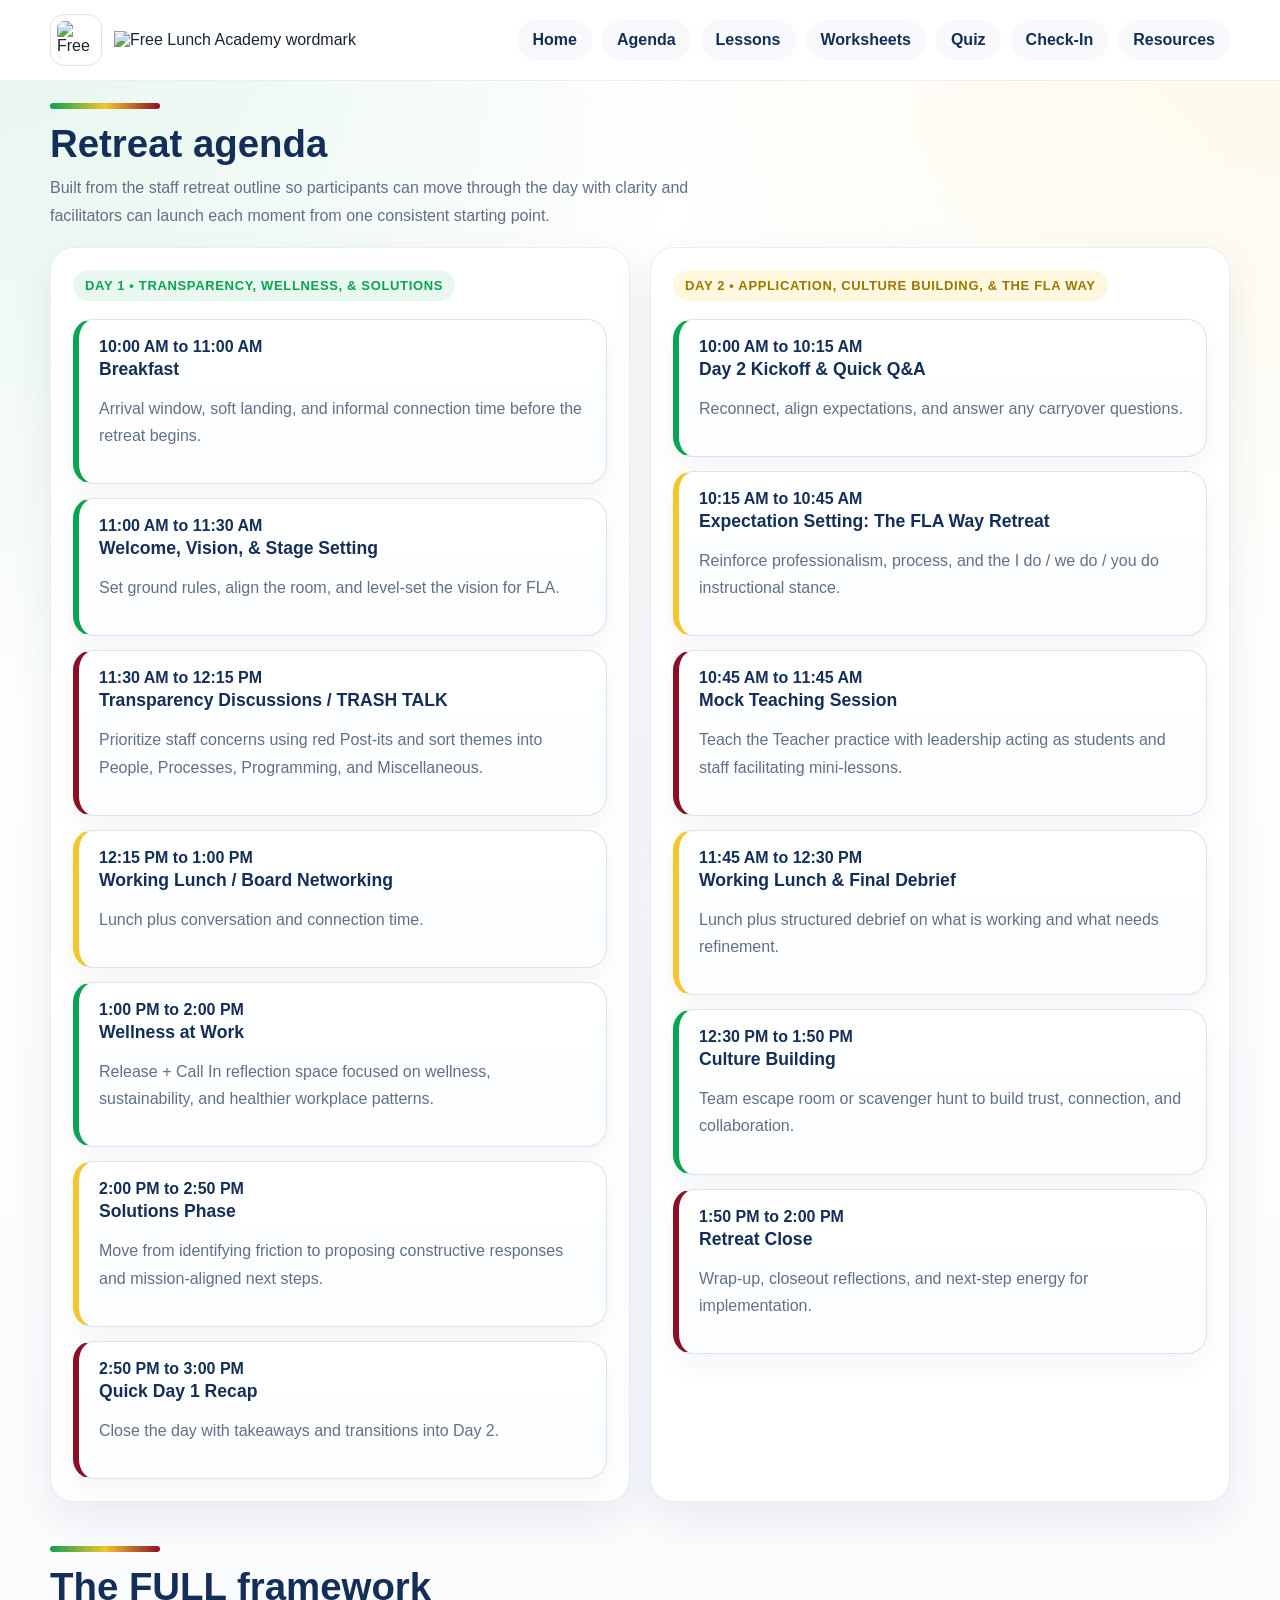
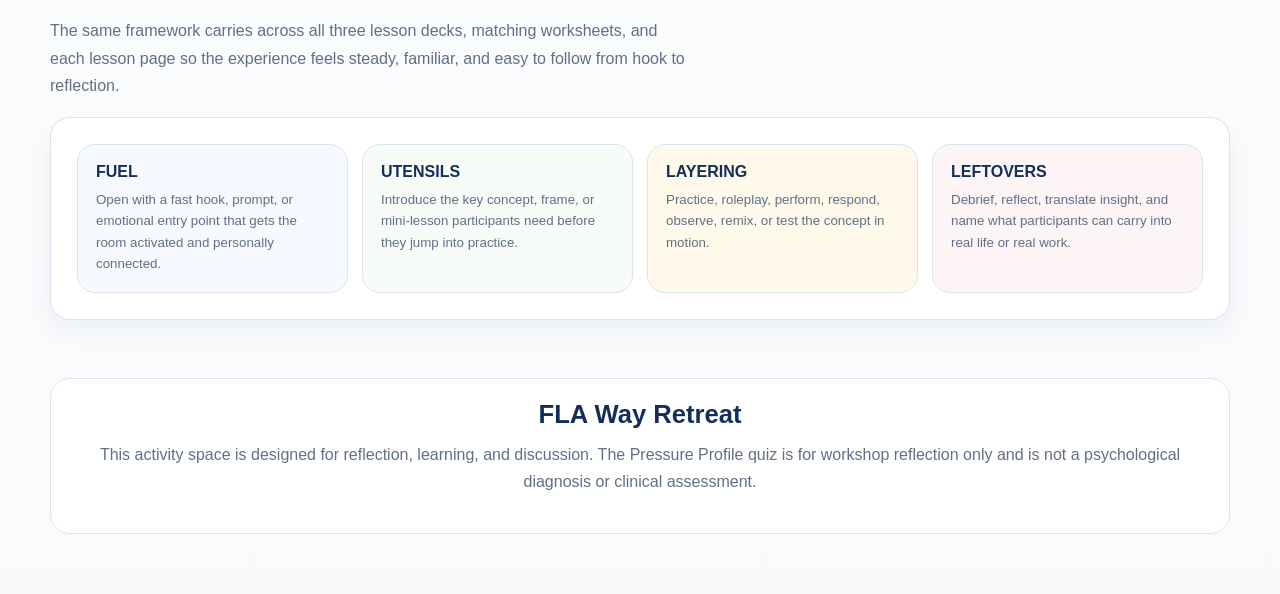
==== agenda.html @ fbad1cad "Add files via upload" ====
<!DOCTYPE html>
<html lang="en">
<head>
  <meta charset="UTF-8" />
  <meta name="viewport" content="width=device-width, initial-scale=1.0" />
  <title>FLA Way Retreat</title>
  <link rel="stylesheet" href="style.css" />
</head>
<body>
  <header class="topbar">
    <div class="container nav">
      <div class="brand">
        <img class="brand-mark" src="https://www.genspark.ai/api/files/s/tGyOazLR" alt="Free Lunch Academy book mark logo" />
        <img class="brand-wordmark" src="https://www.genspark.ai/api/files/s/HBRcB0sq" alt="Free Lunch Academy wordmark" />
      </div>
      <nav class="nav-links">
        <a href="index.html">Home</a>
        <a href="agenda.html">Agenda</a>
        <a href="lessons.html">Lessons</a>
        <a href="forms.html">Worksheets</a>
        <a href="quiz.html">Quiz</a>
        <a href="forms.html#checkin">Check-In</a>
        <a href="resources.html">Resources</a>
      </nav>
    </div>
  </header>

  <main class="container">
    <section class="section" id="agenda">
      <div class="section-head">
        <div>
          <div class="accent-line"></div>
          <h2>Retreat agenda</h2>
          <p>Built from the staff retreat outline so participants can move through the day with clarity and facilitators can launch each moment from one consistent starting point.</p>
        </div>
      </div>
      <div class="agenda-wrap">
        <div class="panel day-panel">
          <span class="day-tag green">Day 1 • Transparency, Wellness, & Solutions</span>
          <div class="timeline">
            <article class="timeline-card green">
              <div class="time">10:00 AM to 11:00 AM</div>
              <h4>Breakfast</h4>
              <p>Arrival window, soft landing, and informal connection time before the retreat begins.</p>
            </article>
            <article class="timeline-card green">
              <div class="time">11:00 AM to 11:30 AM</div>
              <h4>Welcome, Vision, & Stage Setting</h4>
              <p>Set ground rules, align the room, and level-set the vision for FLA.</p>
            </article>
            <article class="timeline-card burgundy">
              <div class="time">11:30 AM to 12:15 PM</div>
              <h4>Transparency Discussions / TRASH TALK</h4>
              <p>Prioritize staff concerns using red Post-its and sort themes into People, Processes, Programming, and Miscellaneous.</p>
            </article>
            <article class="timeline-card gold">
              <div class="time">12:15 PM to 1:00 PM</div>
              <h4>Working Lunch / Board Networking</h4>
              <p>Lunch plus conversation and connection time.</p>
            </article>
            <article class="timeline-card green">
              <div class="time">1:00 PM to 2:00 PM</div>
              <h4>Wellness at Work</h4>
              <p>Release + Call In reflection space focused on wellness, sustainability, and healthier workplace patterns.</p>
            </article>
            <article class="timeline-card gold">
              <div class="time">2:00 PM to 2:50 PM</div>
              <h4>Solutions Phase</h4>
              <p>Move from identifying friction to proposing constructive responses and mission-aligned next steps.</p>
            </article>
            <article class="timeline-card burgundy">
              <div class="time">2:50 PM to 3:00 PM</div>
              <h4>Quick Day 1 Recap</h4>
              <p>Close the day with takeaways and transitions into Day 2.</p>
            </article>
          </div>
        </div>
        <div class="panel day-panel">
          <span class="day-tag gold">Day 2 • Application, Culture Building, & The FLA Way</span>
          <div class="timeline">
            <article class="timeline-card green">
              <div class="time">10:00 AM to 10:15 AM</div>
              <h4>Day 2 Kickoff & Quick Q&A</h4>
              <p>Reconnect, align expectations, and answer any carryover questions.</p>
            </article>
            <article class="timeline-card gold">
              <div class="time">10:15 AM to 10:45 AM</div>
              <h4>Expectation Setting: The FLA Way Retreat</h4>
              <p>Reinforce professionalism, process, and the I do / we do / you do instructional stance.</p>
            </article>
            <article class="timeline-card burgundy">
              <div class="time">10:45 AM to 11:45 AM</div>
              <h4>Mock Teaching Session</h4>
              <p>Teach the Teacher practice with leadership acting as students and staff facilitating mini-lessons.</p>
            </article>
            <article class="timeline-card gold">
              <div class="time">11:45 AM to 12:30 PM</div>
              <h4>Working Lunch & Final Debrief</h4>
              <p>Lunch plus structured debrief on what is working and what needs refinement.</p>
            </article>
            <article class="timeline-card green">
              <div class="time">12:30 PM to 1:50 PM</div>
              <h4>Culture Building</h4>
              <p>Team escape room or scavenger hunt to build trust, connection, and collaboration.</p>
            </article>
            <article class="timeline-card burgundy">
              <div class="time">1:50 PM to 2:00 PM</div>
              <h4>Retreat Close</h4>
              <p>Wrap-up, closeout reflections, and next-step energy for implementation.</p>
            </article>
          </div>
        </div>
      </div>
    </section>

    <section class="section" id="framework">
      <div class="section-head">
        <div>
          <div class="accent-line"></div>
          <h2>The FULL framework</h2>
          <p>The same framework carries across all three lesson decks, matching worksheets, and each lesson page so the experience feels steady, familiar, and easy to follow from hook to reflection.</p>
        </div>
      </div>
      <div class="framework-card">
        <div class="phase fuel"><strong>FUEL</strong><small>Open with a fast hook, prompt, or emotional entry point that gets the room activated and personally connected.</small></div>
        <div class="phase utensils"><strong>UTENSILS</strong><small>Introduce the key concept, frame, or mini-lesson participants need before they jump into practice.</small></div>
        <div class="phase layering"><strong>LAYERING</strong><small>Practice, roleplay, perform, respond, observe, remix, or test the concept in motion.</small></div>
        <div class="phase leftovers"><strong>LEFTOVERS</strong><small>Debrief, reflect, translate insight, and name what participants can carry into real life or real work.</small></div>
      </div>
    </section>
</main>

  <footer class="footer container">
    <div class="footer-box">
      <h3>FLA Way Retreat</h3>
      <p class="disclaimer">This activity space is designed for reflection, learning, and discussion. The Pressure Profile quiz is for workshop reflection only and is not a psychological diagnosis or clinical assessment.</p>
    </div>
  </footer>

  <script src="app.js"></script>
</body>
</html>
---- style.css ----
:root {
  --navy: #142f57;
  --navy-2: #213b66;
  --green: #09a351;
  --green-soft: #e8f7ef;
  --burgundy: #8b1026;
  --burgundy-soft: #f9ecf0;
  --gold: #f4c62d;
  --gold-soft: #fff8de;
  --ink: #1b2432;
  --muted: #617086;
  --line: #dbe3ee;
  --bg: #ffffff;
  --bg-soft: #f7f9fc;
  --card: #ffffff;
  --radius: 24px;
  --radius-sm: 16px;
  --shadow: 0 16px 40px rgba(20, 47, 87, 0.08);
  --font: Aptos, "Avenir Next", "Segoe UI", Arial, sans-serif;
}

* { box-sizing: border-box; }
html { scroll-behavior: smooth; }
body {
  margin: 0;
  font-family: var(--font);
  color: var(--ink);
  background:
    radial-gradient(circle at top left, rgba(9,163,81,0.10), transparent 28%),
    radial-gradient(circle at top right, rgba(244,198,45,0.10), transparent 26%),
    linear-gradient(180deg, #fff 0%, #f8fafc 100%);
}
img { max-width: 100%; display: block; }
a { color: inherit; text-decoration: none; }
button, input, textarea, select { font: inherit; }

.container {
  width: min(1180px, calc(100% - 32px));
  margin: 0 auto;
}

.topbar {
  position: sticky;
  top: 0;
  z-index: 50;
  background: rgba(255,255,255,0.94);
  backdrop-filter: blur(12px);
  border-bottom: 1px solid rgba(20,47,87,0.08);
}
.nav {
  display: flex;
  align-items: center;
  justify-content: space-between;
  gap: 20px;
  padding: 14px 0;
}
.brand {
  display: flex;
  align-items: center;
  gap: 12px;
  min-width: 0;
}
.brand-mark {
  width: 52px;
  height: 52px;
  padding: 6px;
  border-radius: 14px;
  border: 1px solid var(--line);
  background: #fff;
}
.brand-wordmark {
  width: min(300px, 40vw);
  min-width: 180px;
}
.nav-links {
  display: flex;
  gap: 10px;
  flex-wrap: wrap;
  justify-content: flex-end;
}
.nav-links a {
  padding: 10px 14px;
  border-radius: 999px;
  background: var(--bg-soft);
  font-weight: 800;
  color: var(--navy);
  border: 1px solid transparent;
}
.nav-links a:hover,
.nav-links a.active {
  border-color: rgba(20,47,87,0.12);
  background: linear-gradient(180deg, #ffffff 0%, #eef5ff 100%);
}

.hero {
  padding: 42px 0 22px;
  display: grid;
  grid-template-columns: 1.15fr .85fr;
  gap: 24px;
  align-items: stretch;
}
.panel {
  background: var(--card);
  border: 1px solid rgba(20,47,87,0.08);
  border-radius: var(--radius);
  box-shadow: var(--shadow);
}
.hero-copy {
  padding: 34px;
  position: relative;
  overflow: hidden;
}
.hero-copy::before {
  content: "";
  position: absolute;
  right: -30px;
  top: -20px;
  width: 180px;
  height: 180px;
  border-radius: 32px;
  transform: rotate(16deg);
  background: linear-gradient(180deg, rgba(244,198,45,0.18), rgba(255,255,255,0));
}
.hero-copy::after {
  content: "";
  position: absolute;
  left: 28px;
  bottom: 24px;
  width: 120px;
  height: 8px;
  border-radius: 999px;
  background: linear-gradient(90deg, var(--green), var(--gold));
}
.eyebrow {
  display: inline-flex;
  align-items: center;
  gap: 8px;
  font-size: 13px;
  letter-spacing: .08em;
  text-transform: uppercase;
  color: var(--navy);
  background: var(--bg-soft);
  border-radius: 999px;
  padding: 8px 14px;
  font-weight: 800;
}
h1, h2, h3, h4 {
  margin: 0;
  color: var(--navy);
  line-height: 1.08;
}
h1 {
  font-size: clamp(3rem, 5vw, 5.4rem);
  margin-top: 18px;
  letter-spacing: -.03em;
  position: relative;
  z-index: 2;
}
h2 {
  font-size: clamp(2rem, 3vw, 3rem);
}
h3 {
  font-size: clamp(1.35rem, 2vw, 1.8rem);
}
.lead {
  font-size: clamp(1.08rem, 1.4vw, 1.22rem);
  line-height: 1.7;
  margin: 18px 0 0;
  max-width: 64ch;
  position: relative;
  z-index: 2;
}
.rhythm-row {
  display: grid;
  grid-template-columns: repeat(4, minmax(0,1fr));
  gap: 12px;
  margin-top: 22px;
  position: relative;
  z-index: 2;
}
.rhythm-pill {
  border: 1px solid var(--line);
  border-radius: 18px;
  padding: 14px;
  background: #fff;
  box-shadow: 0 8px 22px rgba(20,47,87,0.05);
}
.rhythm-pill strong {
  display: block;
  font-size: 1.02rem;
  color: var(--navy);
}
.rhythm-pill small {
  display: block;
  margin-top: 5px;
  color: var(--muted);
  line-height: 1.5;
}
.rhythm-dot {
  width: 14px;
  height: 14px;
  border-radius: 999px;
  display: inline-block;
  margin-bottom: 10px;
}
.rhythm-pill.green .rhythm-dot { background: var(--green); }
.rhythm-pill.burgundy .rhythm-dot { background: var(--burgundy); }
.rhythm-pill.gold .rhythm-dot { background: var(--gold); }
.rhythm-pill.navy .rhythm-dot { background: var(--navy); }
.hero-actions,
.actions {
  display: flex;
  flex-wrap: wrap;
  gap: 12px;
  margin-top: 24px;
}
.button,
button {
  border: none;
  border-radius: 16px;
  padding: 14px 18px;
  font-weight: 800;
  cursor: pointer;
  transition: .18s ease;
}
.button:hover,
button:hover { transform: translateY(-1px); }
.button.primary,
button.primary {
  background: linear-gradient(135deg, var(--navy), var(--navy-2));
  color: #fff;
  box-shadow: 0 12px 26px rgba(20,47,87,0.16);
}
.button.secondary,
button.secondary {
  background: #fff;
  color: var(--navy);
  border: 1px solid var(--line);
}
.hero-side {
  padding: 28px;
  display: flex;
  flex-direction: column;
  gap: 18px;
  justify-content: center;
}
.crest-box {
  display: grid;
  place-items: center;
  min-height: 220px;
  border: 1px solid var(--line);
  border-radius: 22px;
  padding: 18px;
  background: linear-gradient(180deg, #fff 0%, #f8fafc 100%);
}
.crest-box img { width: min(280px, 78%); }
.meta-grid {
  display: grid;
  grid-template-columns: repeat(3, 1fr);
  gap: 14px;
  margin-top: 24px;
}
.meta-card,
.card,
.timeline-card,
.lesson-card,
.resource-card,
.form-card,
.note-card,
.slide-card,
.framework-card {
  background: #fff;
  border: 1px solid var(--line);
  border-radius: 20px;
  box-shadow: 0 10px 26px rgba(20,47,87,0.05);
}
.meta-card {
  padding: 18px;
  position: relative;
  overflow: hidden;
}
.meta-card::before {
  content: "";
  position: absolute;
  inset: 0 0 auto 0;
  height: 7px;
  background: linear-gradient(90deg, var(--navy), var(--gold));
}
.meta-card strong {
  display: block;
  color: var(--navy);
  margin-bottom: 6px;
  font-size: 1.03rem;
}
.meta-card span,
.copy,
.card p,
.timeline-card p,
.lesson-card p,
.resource-card p,
.form-card p,
.note-card p,
.slide-body,
li,
.small {
  color: var(--muted);
  line-height: 1.7;
}
.section {
  padding: 22px 0;
}
.section-head {
  display: flex;
  justify-content: space-between;
  align-items: end;
  gap: 16px;
  margin-bottom: 18px;
}
.section-head p { margin: 10px 0 0; max-width: 72ch; color: var(--muted); line-height: 1.7; }
.accent-line {
  width: 110px;
  height: 6px;
  border-radius: 999px;
  background: linear-gradient(90deg, var(--green), var(--gold), var(--burgundy));
  margin-bottom: 14px;
}
.card,
.form-card,
.framework-card,
.resource-card,
.note-card { padding: 26px; }

.agenda-wrap {
  display: grid;
  grid-template-columns: 1fr 1fr;
  gap: 20px;
}
.day-panel { padding: 22px; }
.day-tag {
  display: inline-flex;
  padding: 8px 12px;
  border-radius: 999px;
  font-weight: 800;
  font-size: 13px;
  letter-spacing: .05em;
  text-transform: uppercase;
}
.day-tag.green { background: var(--green-soft); color: var(--green); }
.day-tag.gold { background: var(--gold-soft); color: #9a7700; }
.timeline {
  margin-top: 18px;
  display: grid;
  gap: 14px;
}
.timeline-card {
  padding: 18px 18px 18px 20px;
  border-left: 6px solid var(--navy);
  background: linear-gradient(180deg, #fff 0%, #fbfdff 100%);
}
.timeline-card.green { border-left-color: var(--green); }
.timeline-card.burgundy { border-left-color: var(--burgundy); }
.timeline-card.gold { border-left-color: var(--gold); }
.time {
  color: var(--navy);
  font-weight: 800;
  font-size: 1rem;
}
.timeline-card h4 { margin-top: 4px; font-size: 1.1rem; }

.framework-card {
  display: grid;
  grid-template-columns: repeat(4, 1fr);
  gap: 14px;
}
.phase {
  padding: 18px;
  border-radius: 18px;
  border: 1px solid var(--line);
}
.phase strong { display: block; font-size: 1rem; color: var(--navy); margin-bottom: 8px; }
.phase small { color: var(--muted); line-height: 1.6; display: block; }
.phase.fuel { background: #f6f9ff; }
.phase.utensils { background: #f7fcf9; }
.phase.layering { background: #fff9eb; }
.phase.leftovers { background: #fdf4f6; }

.lessons-grid,
.resources-grid,
.forms-grid {
  display: grid;
  grid-template-columns: repeat(3, 1fr);
  gap: 18px;
}
.lesson-card {
  position: relative;
  overflow: hidden;
  padding: 24px 24px 22px;
}
.lesson-card::after {
  content: "";
  position: absolute;
  right: -12px;
  top: -12px;
  width: 90px;
  height: 90px;
  border-radius: 24px;
  transform: rotate(20deg);
  background: linear-gradient(180deg, rgba(20,47,87,0.08), rgba(255,255,255,0));
}
.lesson-card::before,
.lesson-shell::before,
.worksheet-shell::before,
.slide-shell::before {
  content: "";
  position: absolute;
  inset: 0 auto 0 0;
  width: 10px;
}
.lesson-card.green::before,
.lesson-shell.green::before,
.worksheet-shell.green::before,
.slide-shell.green::before { background: var(--green); }
.lesson-card.burgundy::before,
.lesson-shell.burgundy::before,
.worksheet-shell.burgundy::before,
.slide-shell.burgundy::before { background: var(--burgundy); }
.lesson-card.gold::before,
.lesson-shell.gold::before,
.worksheet-shell.gold::before,
.slide-shell.gold::before { background: var(--gold); }
.lesson-top {
  display: flex;
  justify-content: space-between;
  gap: 12px;
  align-items: flex-start;
}
.badge {
  display: inline-flex;
  align-items: center;
  padding: 7px 11px;
  border-radius: 999px;
  font-weight: 800;
  font-size: 12px;
  text-transform: uppercase;
  letter-spacing: .04em;
  background: var(--bg-soft);
  color: var(--navy);
}
.lesson-card ul,
.note-card ul,
.resource-card ul {
  padding-left: 18px;
  margin: 12px 0 0;
  position: relative;
  z-index: 2;
}
.lesson-card p,
.lesson-card h3,
.lesson-card .lesson-top,
.lesson-card .actions { position: relative; z-index: 2; }

.lesson-shell,
.worksheet-shell,
.slide-shell {
  position: relative;
  padding: 26px 26px 26px 34px;
}
.stack {
  display: grid;
  gap: 18px;
}
.framework-rail {
  display: flex;
  flex-wrap: wrap;
  gap: 10px;
  margin: 16px 0 18px;
}
.rail-pill {
  padding: 8px 12px;
  border-radius: 999px;
  border: 1px solid var(--line);
  font-size: 13px;
  font-weight: 800;
  color: var(--muted);
  background: #fff;
}
.rail-pill.active.green { color: var(--green); border-color: rgba(9,163,81,.25); background: var(--green-soft); }
.rail-pill.active.burgundy { color: var(--burgundy); border-color: rgba(139,16,38,.18); background: var(--burgundy-soft); }
.rail-pill.active.gold { color: #9a7700; border-color: rgba(244,198,45,.4); background: var(--gold-soft); }
.detail-grid {
  display: grid;
  grid-template-columns: 1.1fr .9fr;
  gap: 20px;
}
.note-card h4,
.resource-card h4 { margin-bottom: 8px; }

.slide-viewer {
  display: grid;
  gap: 18px;
}
.slide-stage {
  min-height: 420px;
}
.slide-card {
  display: none;
  padding: 30px 32px;
  min-height: 420px;
  position: relative;
  overflow: hidden;
  cursor: pointer;
  background: linear-gradient(180deg, #ffffff 0%, #f8fbff 100%);
}
.slide-card.active { display: block; }
.slide-card.active .framework-rail,
.slide-card.active .slide-head,
.slide-card.active .slide-body,
.slide-card.active .slide-grid,
.slide-card.active .slide-footer {
  width: min(100%, 900px);
  margin-left: auto;
  margin-right: auto;
}
.slide-card::before {
  content: "";
  position: absolute;
  inset: 0 0 auto 0;
  height: 10px;
}
.slide-card.green::before { background: linear-gradient(90deg, var(--green), #50d28e); }
.slide-card.burgundy::before { background: linear-gradient(90deg, var(--burgundy), #bb4863); }
.slide-card.gold::before { background: linear-gradient(90deg, var(--gold), #ffd86e); }
.slide-card::after {
  content: "";
  position: absolute;
  right: 18px;
  top: 18px;
  width: 140px;
  height: 140px;
  border-radius: 28px;
  opacity: .9;
  transform: rotate(10deg);
  background: linear-gradient(180deg, rgba(20,47,87,0.08), rgba(20,47,87,0.02));
}
.slide-card.green { background: linear-gradient(180deg, #ffffff 0%, #f4fcf7 68%, #edf9f2 100%); }
.slide-card.burgundy { background: linear-gradient(180deg, #ffffff 0%, #fff7fa 68%, #fdf0f4 100%); }
.slide-card.gold { background: linear-gradient(180deg, #ffffff 0%, #fffdf3 68%, #fff7dc 100%); }
.slide-card.projectable:hover { transform: translateY(-2px); box-shadow: 0 18px 40px rgba(20,47,87,0.10); }
.slide-card.projectable:active { transform: translateY(0); }
.slide-card .badge { position: relative; z-index: 2; }
.slide-head {
  display: flex;
  justify-content: space-between;
  gap: 12px;
  align-items: start;
}
.slide-kicker {
  font-size: 12px;
  font-weight: 900;
  letter-spacing: .08em;
  text-transform: uppercase;
  color: var(--muted);
}
.slide-title {
  font-size: clamp(2.3rem, 3.4vw, 3.5rem);
  line-height: 1.02;
  margin-top: 8px;
  max-width: 11ch;
  position: relative;
  z-index: 2;
}
.slide-body {
  font-size: clamp(1.45rem, 2vw, 1.9rem);
  color: var(--ink);
  margin-top: 18px;
  max-width: 22ch;
  position: relative;
  z-index: 2;
}
.slide-grid {
  display: grid;
  grid-template-columns: repeat(2, minmax(0,1fr));
  gap: 14px;
  margin-top: 24px;
}
.slide-chip,
.prompt-chip {
  border-radius: 18px;
  border: 1px solid var(--line);
  padding: 18px;
  background: #fff;
}
.slide-chip.green { background: linear-gradient(180deg, #ffffff 0%, var(--green-soft) 100%); }
.slide-chip.burgundy { background: linear-gradient(180deg, #ffffff 0%, var(--burgundy-soft) 100%); }
.slide-chip.gold { background: linear-gradient(180deg, #ffffff 0%, var(--gold-soft) 100%); }
.slide-chip strong,
.prompt-chip strong { display: block; color: var(--navy); margin-bottom: 8px; font-size: 1.2rem; }
.slide-chip div { font-size: 1.03rem; line-height: 1.6; color: var(--ink); }
.slide-footer {
  margin-top: 24px;
  padding-top: 16px;
  border-top: 1px solid var(--line);
  display: flex;
  justify-content: space-between;
  gap: 10px;
  color: var(--muted);
  font-weight: 700;
}
.slide-controls {
  display: flex;
  justify-content: space-between;
  align-items: center;
  gap: 12px;
}
.slide-hint {
  margin-top: 10px;
  font-size: .92rem;
  color: var(--muted);
  font-weight: 700;
}
.dot-row {
  display: flex;
  gap: 8px;
  flex-wrap: wrap;
}
.dot {
  width: 12px;
  height: 12px;
  border-radius: 999px;
  border: 1px solid var(--line);
  background: #fff;
}
.dot.active.green { background: var(--green); border-color: var(--green); }
.dot.active.burgundy { background: var(--burgundy); border-color: var(--burgundy); }
.dot.active.gold { background: var(--gold); border-color: var(--gold); }

label {
  display: block;
  font-size: 1rem;
  font-weight: 800;
  color: var(--navy);
  margin-bottom: 8px;
}
.field,
textarea,
input,
select {
  width: 100%;
  border: 1px solid var(--line);
  border-radius: 16px;
  padding: 14px 15px;
  background: #fff;
  color: var(--ink);
}
textarea { min-height: 120px; resize: vertical; }
.form-grid {
  display: grid;
  gap: 16px;
}
.form-grid.two { grid-template-columns: 1fr 1fr; }
.checkboxes {
  display: flex;
  flex-wrap: wrap;
  gap: 10px;
}
.checkboxes label {
  margin: 0;
  font-size: .95rem;
  font-weight: 700;
  color: var(--ink);
  display: inline-flex;
  align-items: center;
  gap: 8px;
  padding: 10px 12px;
  border-radius: 999px;
  border: 1px solid var(--line);
  background: #fff;
}
.form-status {
  display: none;
  margin-top: 12px;
  padding: 12px 14px;
  border-radius: 14px;
  background: var(--bg-soft);
  color: var(--navy);
  font-weight: 700;
}
.form-status.show { display: block; }

.quiz-wrap {
  display: grid;
  gap: 18px;
}
.quiz-meta {
  display: grid;
  grid-template-columns: 1.1fr .9fr;
  gap: 20px;
}
.timer-box {
  border-radius: 20px;
  background: linear-gradient(180deg, #fff, #f8fafc);
  border: 1px solid var(--line);
  padding: 22px;
}
.timer {
  font-size: clamp(2rem, 4vw, 3.2rem);
  font-weight: 900;
  color: var(--navy);
}
.question-grid {
  display: grid;
  gap: 16px;
}
.question {
  padding: 20px;
  border: 1px solid var(--line);
  border-radius: 20px;
  background: #fff;
}
.question h4 { font-size: 1.1rem; margin-bottom: 6px; }
.options {
  display: grid;
  grid-template-columns: repeat(2, minmax(0,1fr));
  gap: 12px;
  margin-top: 14px;
}
.option {
  position: relative;
}
.option input { position: absolute; opacity: 0; }
.option label {
  margin: 0;
  min-height: 100%;
  padding: 14px 14px 14px 48px;
  border: 1px solid var(--line);
  border-radius: 16px;
  background: #fff;
  cursor: pointer;
  line-height: 1.55;
  color: var(--ink);
  position: relative;
}
.option label::before {
  content: attr(data-choice);
  position: absolute;
  left: 14px;
  top: 13px;
  width: 24px;
  height: 24px;
  border-radius: 999px;
  display: grid;
  place-items: center;
  background: var(--bg-soft);
  color: var(--navy);
  font-weight: 900;
  font-size: .82rem;
}
.option input:checked + label {
  border-color: rgba(20,47,87,.24);
  background: #f8fbff;
}
.option input:checked + label::before { background: var(--navy); color: #fff; }
.quiz-result {
  display: none;
  gap: 18px;
}
.quiz-result.show { display: grid; }
.result-grid { display: grid; grid-template-columns: 1fr 1fr; gap: 18px; }
.score-row { margin-top: 12px; }
.score-top { display: flex; justify-content: space-between; gap: 10px; color: var(--navy); font-weight: 800; }
.bar { margin-top: 8px; height: 12px; background: #eef2f7; border-radius: 999px; overflow: hidden; }
.bar span { display: block; height: 100%; border-radius: inherit; }
.bar-a { background: linear-gradient(90deg, #ca5c72, var(--burgundy)); }
.bar-b { background: linear-gradient(90deg, #7e8ca7, #5c677d); }
.bar-c { background: linear-gradient(90deg, #3fc87e, var(--green)); }
.bar-d { background: linear-gradient(90deg, #ffd85d, var(--gold)); }

.footer {
  padding: 36px 0 60px;
  text-align: center;
}
.footer-box {
  padding: 22px;
  border-radius: 20px;
  border: 1px solid var(--line);
  background: #fff;
}
.disclaimer {
  margin-top: 12px;
  color: var(--muted);
  line-height: 1.7;
}

@media (max-width: 1080px) {
  .hero,
  .agenda-wrap,
  .detail-grid,
  .quiz-meta,
  .result-grid,
  .framework-card,
  .lessons-grid,
  .resources-grid,
  .forms-grid,
  .meta-grid,
  .rhythm-row {
    grid-template-columns: 1fr;
  }
}

@media (max-width: 760px) {
  .nav { flex-direction: column; align-items: stretch; }
  .brand { justify-content: center; }
  .nav-links { justify-content: center; }
  .hero-copy,
  .hero-side,
  .card,
  .form-card,
  .framework-card,
  .resource-card,
  .note-card,
  .slide-card,
  .lesson-shell,
  .worksheet-shell,
  .slide-shell,
  .timeline-card,
  .day-panel { padding: 20px; }
  .slide-grid,
  .options,
  .form-grid.two { grid-template-columns: 1fr; }
  .slide-title { max-width: 100%; }
}
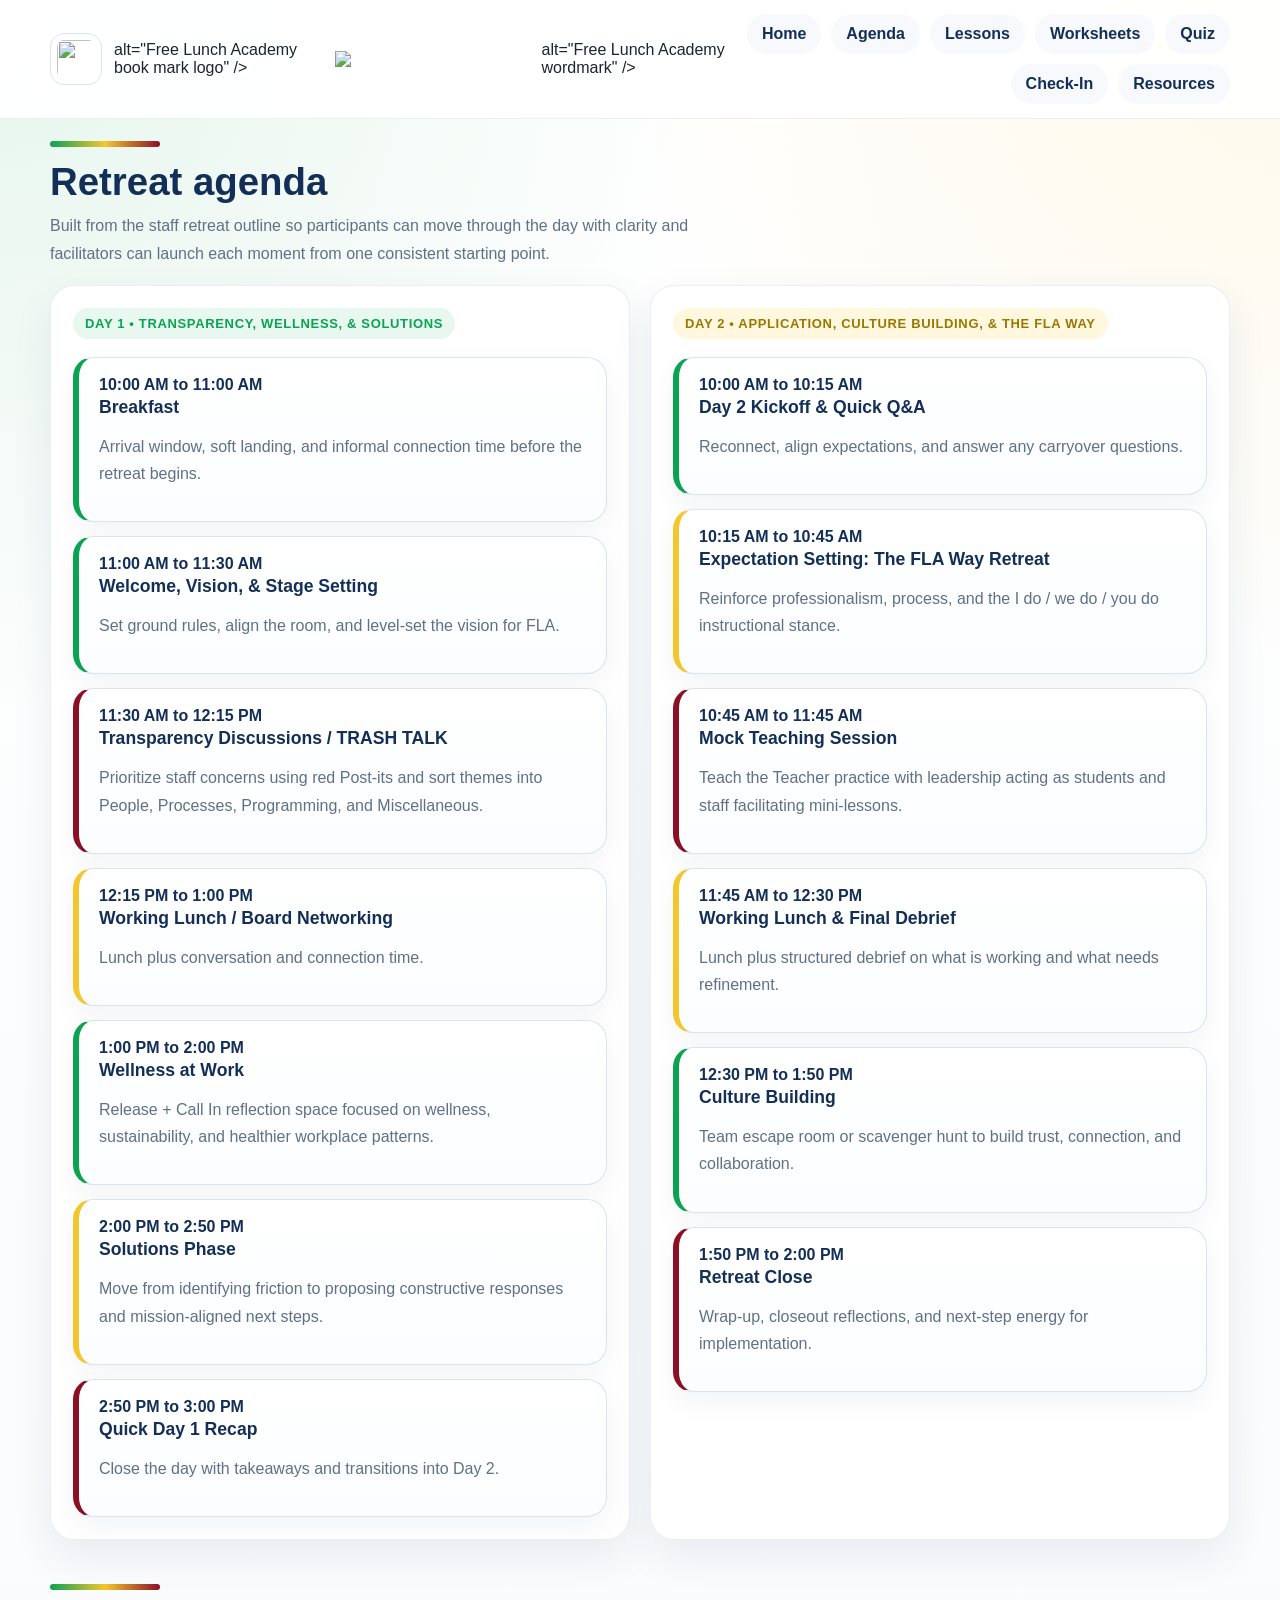
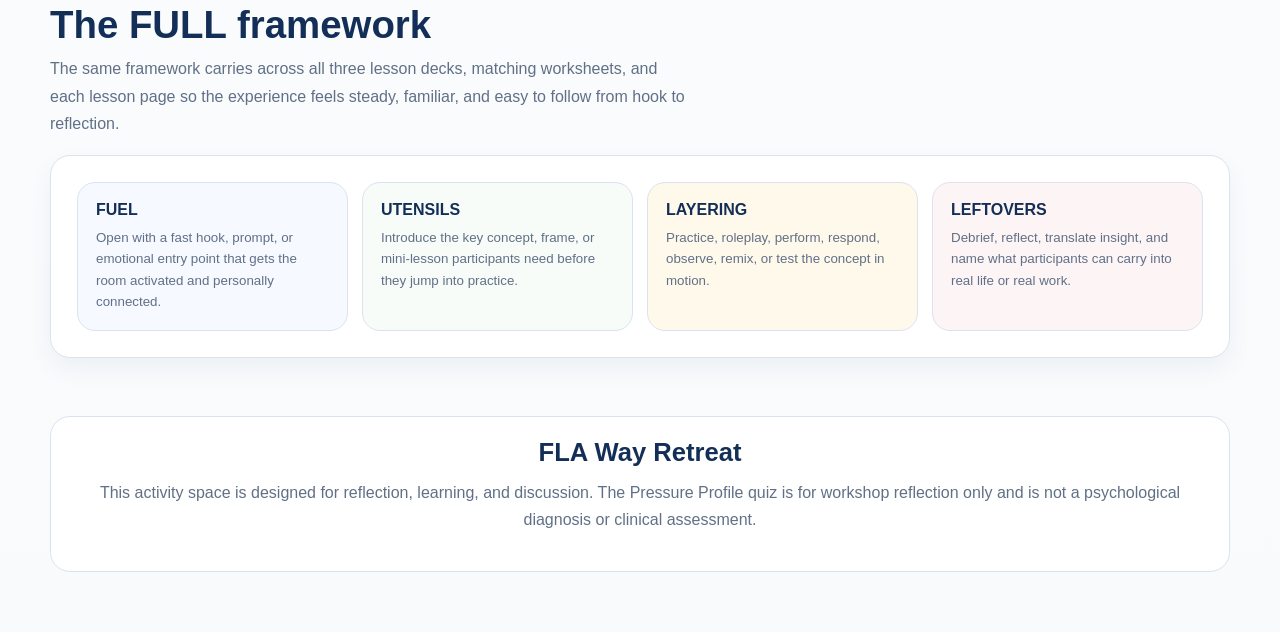
==== commit 907fb6c2: "Update agenda.html" ====
--- a/agenda.html
+++ b/agenda.html
@@ -1,142 +1,142 @@
-<!DOCTYPE html>
-<html lang="en">
-<head>
-  <meta charset="UTF-8" />
-  <meta name="viewport" content="width=device-width, initial-scale=1.0" />
-  <title>FLA Way Retreat</title>
-  <link rel="stylesheet" href="style.css" />
-</head>
-<body>
-  <header class="topbar">
-    <div class="container nav">
-      <div class="brand">
-        <img class="brand-mark" src="https://www.genspark.ai/api/files/s/tGyOazLR" alt="Free Lunch Academy book mark logo" />
-        <img class="brand-wordmark" src="https://www.genspark.ai/api/files/s/HBRcB0sq" alt="Free Lunch Academy wordmark" />
-      </div>
-      <nav class="nav-links">
-        <a href="index.html">Home</a>
-        <a href="agenda.html">Agenda</a>
-        <a href="lessons.html">Lessons</a>
-        <a href="forms.html">Worksheets</a>
-        <a href="quiz.html">Quiz</a>
-        <a href="forms.html#checkin">Check-In</a>
-        <a href="resources.html">Resources</a>
-      </nav>
-    </div>
-  </header>
-
-  <main class="container">
-    <section class="section" id="agenda">
-      <div class="section-head">
-        <div>
-          <div class="accent-line"></div>
-          <h2>Retreat agenda</h2>
-          <p>Built from the staff retreat outline so participants can move through the day with clarity and facilitators can launch each moment from one consistent starting point.</p>
-        </div>
-      </div>
-      <div class="agenda-wrap">
-        <div class="panel day-panel">
-          <span class="day-tag green">Day 1 • Transparency, Wellness, & Solutions</span>
-          <div class="timeline">
-            <article class="timeline-card green">
-              <div class="time">10:00 AM to 11:00 AM</div>
-              <h4>Breakfast</h4>
-              <p>Arrival window, soft landing, and informal connection time before the retreat begins.</p>
-            </article>
-            <article class="timeline-card green">
-              <div class="time">11:00 AM to 11:30 AM</div>
-              <h4>Welcome, Vision, & Stage Setting</h4>
-              <p>Set ground rules, align the room, and level-set the vision for FLA.</p>
-            </article>
-            <article class="timeline-card burgundy">
-              <div class="time">11:30 AM to 12:15 PM</div>
-              <h4>Transparency Discussions / TRASH TALK</h4>
-              <p>Prioritize staff concerns using red Post-its and sort themes into People, Processes, Programming, and Miscellaneous.</p>
-            </article>
-            <article class="timeline-card gold">
-              <div class="time">12:15 PM to 1:00 PM</div>
-              <h4>Working Lunch / Board Networking</h4>
-              <p>Lunch plus conversation and connection time.</p>
-            </article>
-            <article class="timeline-card green">
-              <div class="time">1:00 PM to 2:00 PM</div>
-              <h4>Wellness at Work</h4>
-              <p>Release + Call In reflection space focused on wellness, sustainability, and healthier workplace patterns.</p>
-            </article>
-            <article class="timeline-card gold">
-              <div class="time">2:00 PM to 2:50 PM</div>
-              <h4>Solutions Phase</h4>
-              <p>Move from identifying friction to proposing constructive responses and mission-aligned next steps.</p>
-            </article>
-            <article class="timeline-card burgundy">
-              <div class="time">2:50 PM to 3:00 PM</div>
-              <h4>Quick Day 1 Recap</h4>
-              <p>Close the day with takeaways and transitions into Day 2.</p>
-            </article>
-          </div>
-        </div>
-        <div class="panel day-panel">
-          <span class="day-tag gold">Day 2 • Application, Culture Building, & The FLA Way</span>
-          <div class="timeline">
-            <article class="timeline-card green">
-              <div class="time">10:00 AM to 10:15 AM</div>
-              <h4>Day 2 Kickoff & Quick Q&A</h4>
-              <p>Reconnect, align expectations, and answer any carryover questions.</p>
-            </article>
-            <article class="timeline-card gold">
-              <div class="time">10:15 AM to 10:45 AM</div>
-              <h4>Expectation Setting: The FLA Way Retreat</h4>
-              <p>Reinforce professionalism, process, and the I do / we do / you do instructional stance.</p>
-            </article>
-            <article class="timeline-card burgundy">
-              <div class="time">10:45 AM to 11:45 AM</div>
-              <h4>Mock Teaching Session</h4>
-              <p>Teach the Teacher practice with leadership acting as students and staff facilitating mini-lessons.</p>
-            </article>
-            <article class="timeline-card gold">
-              <div class="time">11:45 AM to 12:30 PM</div>
-              <h4>Working Lunch & Final Debrief</h4>
-              <p>Lunch plus structured debrief on what is working and what needs refinement.</p>
-            </article>
-            <article class="timeline-card green">
-              <div class="time">12:30 PM to 1:50 PM</div>
-              <h4>Culture Building</h4>
-              <p>Team escape room or scavenger hunt to build trust, connection, and collaboration.</p>
-            </article>
-            <article class="timeline-card burgundy">
-              <div class="time">1:50 PM to 2:00 PM</div>
-              <h4>Retreat Close</h4>
-              <p>Wrap-up, closeout reflections, and next-step energy for implementation.</p>
-            </article>
-          </div>
-        </div>
-      </div>
-    </section>
-
-    <section class="section" id="framework">
-      <div class="section-head">
-        <div>
-          <div class="accent-line"></div>
-          <h2>The FULL framework</h2>
-          <p>The same framework carries across all three lesson decks, matching worksheets, and each lesson page so the experience feels steady, familiar, and easy to follow from hook to reflection.</p>
-        </div>
-      </div>
-      <div class="framework-card">
-        <div class="phase fuel"><strong>FUEL</strong><small>Open with a fast hook, prompt, or emotional entry point that gets the room activated and personally connected.</small></div>
-        <div class="phase utensils"><strong>UTENSILS</strong><small>Introduce the key concept, frame, or mini-lesson participants need before they jump into practice.</small></div>
-        <div class="phase layering"><strong>LAYERING</strong><small>Practice, roleplay, perform, respond, observe, remix, or test the concept in motion.</small></div>
-        <div class="phase leftovers"><strong>LEFTOVERS</strong><small>Debrief, reflect, translate insight, and name what participants can carry into real life or real work.</small></div>
-      </div>
-    </section>
-</main>
-
-  <footer class="footer container">
-    <div class="footer-box">
-      <h3>FLA Way Retreat</h3>
-      <p class="disclaimer">This activity space is designed for reflection, learning, and discussion. The Pressure Profile quiz is for workshop reflection only and is not a psychological diagnosis or clinical assessment.</p>
-    </div>
-  </footer>
-
-  <script src="app.js"></script>
-</body>
-</html>
+<!DOCTYPE html>
+<html lang="en">
+<head>
+  <meta charset="UTF-8" />
+  <meta name="viewport" content="width=device-width, initial-scale=1.0" />
+  <title>FLA Way Retreat</title>
+  <link rel="stylesheet" href="style.css" />
+</head>
+<body>
+  <header class="topbar">
+    <div class="container nav">
+      <div class="brand">
+        <img class="brand-mark" src="images/bookmark.png" ... /> alt="Free Lunch Academy book mark logo" />
+        <img class="brand-wordmark" src="images/wordmark.png" ... /> alt="Free Lunch Academy wordmark" />
+      </div>
+      <nav class="nav-links">
+        <a href="index.html">Home</a>
+        <a href="agenda.html">Agenda</a>
+        <a href="lessons.html">Lessons</a>
+        <a href="forms.html">Worksheets</a>
+        <a href="quiz.html">Quiz</a>
+        <a href="forms.html#checkin">Check-In</a>
+        <a href="resources.html">Resources</a>
+      </nav>
+    </div>
+  </header>
+
+  <main class="container">
+    <section class="section" id="agenda">
+      <div class="section-head">
+        <div>
+          <div class="accent-line"></div>
+          <h2>Retreat agenda</h2>
+          <p>Built from the staff retreat outline so participants can move through the day with clarity and facilitators can launch each moment from one consistent starting point.</p>
+        </div>
+      </div>
+      <div class="agenda-wrap">
+        <div class="panel day-panel">
+          <span class="day-tag green">Day 1 • Transparency, Wellness, & Solutions</span>
+          <div class="timeline">
+            <article class="timeline-card green">
+              <div class="time">10:00 AM to 11:00 AM</div>
+              <h4>Breakfast</h4>
+              <p>Arrival window, soft landing, and informal connection time before the retreat begins.</p>
+            </article>
+            <article class="timeline-card green">
+              <div class="time">11:00 AM to 11:30 AM</div>
+              <h4>Welcome, Vision, & Stage Setting</h4>
+              <p>Set ground rules, align the room, and level-set the vision for FLA.</p>
+            </article>
+            <article class="timeline-card burgundy">
+              <div class="time">11:30 AM to 12:15 PM</div>
+              <h4>Transparency Discussions / TRASH TALK</h4>
+              <p>Prioritize staff concerns using red Post-its and sort themes into People, Processes, Programming, and Miscellaneous.</p>
+            </article>
+            <article class="timeline-card gold">
+              <div class="time">12:15 PM to 1:00 PM</div>
+              <h4>Working Lunch / Board Networking</h4>
+              <p>Lunch plus conversation and connection time.</p>
+            </article>
+            <article class="timeline-card green">
+              <div class="time">1:00 PM to 2:00 PM</div>
+              <h4>Wellness at Work</h4>
+              <p>Release + Call In reflection space focused on wellness, sustainability, and healthier workplace patterns.</p>
+            </article>
+            <article class="timeline-card gold">
+              <div class="time">2:00 PM to 2:50 PM</div>
+              <h4>Solutions Phase</h4>
+              <p>Move from identifying friction to proposing constructive responses and mission-aligned next steps.</p>
+            </article>
+            <article class="timeline-card burgundy">
+              <div class="time">2:50 PM to 3:00 PM</div>
+              <h4>Quick Day 1 Recap</h4>
+              <p>Close the day with takeaways and transitions into Day 2.</p>
+            </article>
+          </div>
+        </div>
+        <div class="panel day-panel">
+          <span class="day-tag gold">Day 2 • Application, Culture Building, & The FLA Way</span>
+          <div class="timeline">
+            <article class="timeline-card green">
+              <div class="time">10:00 AM to 10:15 AM</div>
+              <h4>Day 2 Kickoff & Quick Q&A</h4>
+              <p>Reconnect, align expectations, and answer any carryover questions.</p>
+            </article>
+            <article class="timeline-card gold">
+              <div class="time">10:15 AM to 10:45 AM</div>
+              <h4>Expectation Setting: The FLA Way Retreat</h4>
+              <p>Reinforce professionalism, process, and the I do / we do / you do instructional stance.</p>
+            </article>
+            <article class="timeline-card burgundy">
+              <div class="time">10:45 AM to 11:45 AM</div>
+              <h4>Mock Teaching Session</h4>
+              <p>Teach the Teacher practice with leadership acting as students and staff facilitating mini-lessons.</p>
+            </article>
+            <article class="timeline-card gold">
+              <div class="time">11:45 AM to 12:30 PM</div>
+              <h4>Working Lunch & Final Debrief</h4>
+              <p>Lunch plus structured debrief on what is working and what needs refinement.</p>
+            </article>
+            <article class="timeline-card green">
+              <div class="time">12:30 PM to 1:50 PM</div>
+              <h4>Culture Building</h4>
+              <p>Team escape room or scavenger hunt to build trust, connection, and collaboration.</p>
+            </article>
+            <article class="timeline-card burgundy">
+              <div class="time">1:50 PM to 2:00 PM</div>
+              <h4>Retreat Close</h4>
+              <p>Wrap-up, closeout reflections, and next-step energy for implementation.</p>
+            </article>
+          </div>
+        </div>
+      </div>
+    </section>
+
+    <section class="section" id="framework">
+      <div class="section-head">
+        <div>
+          <div class="accent-line"></div>
+          <h2>The FULL framework</h2>
+          <p>The same framework carries across all three lesson decks, matching worksheets, and each lesson page so the experience feels steady, familiar, and easy to follow from hook to reflection.</p>
+        </div>
+      </div>
+      <div class="framework-card">
+        <div class="phase fuel"><strong>FUEL</strong><small>Open with a fast hook, prompt, or emotional entry point that gets the room activated and personally connected.</small></div>
+        <div class="phase utensils"><strong>UTENSILS</strong><small>Introduce the key concept, frame, or mini-lesson participants need before they jump into practice.</small></div>
+        <div class="phase layering"><strong>LAYERING</strong><small>Practice, roleplay, perform, respond, observe, remix, or test the concept in motion.</small></div>
+        <div class="phase leftovers"><strong>LEFTOVERS</strong><small>Debrief, reflect, translate insight, and name what participants can carry into real life or real work.</small></div>
+      </div>
+    </section>
+</main>
+
+  <footer class="footer container">
+    <div class="footer-box">
+      <h3>FLA Way Retreat</h3>
+      <p class="disclaimer">This activity space is designed for reflection, learning, and discussion. The Pressure Profile quiz is for workshop reflection only and is not a psychological diagnosis or clinical assessment.</p>
+    </div>
+  </footer>
+
+  <script src="app.js"></script>
+</body>
+</html>
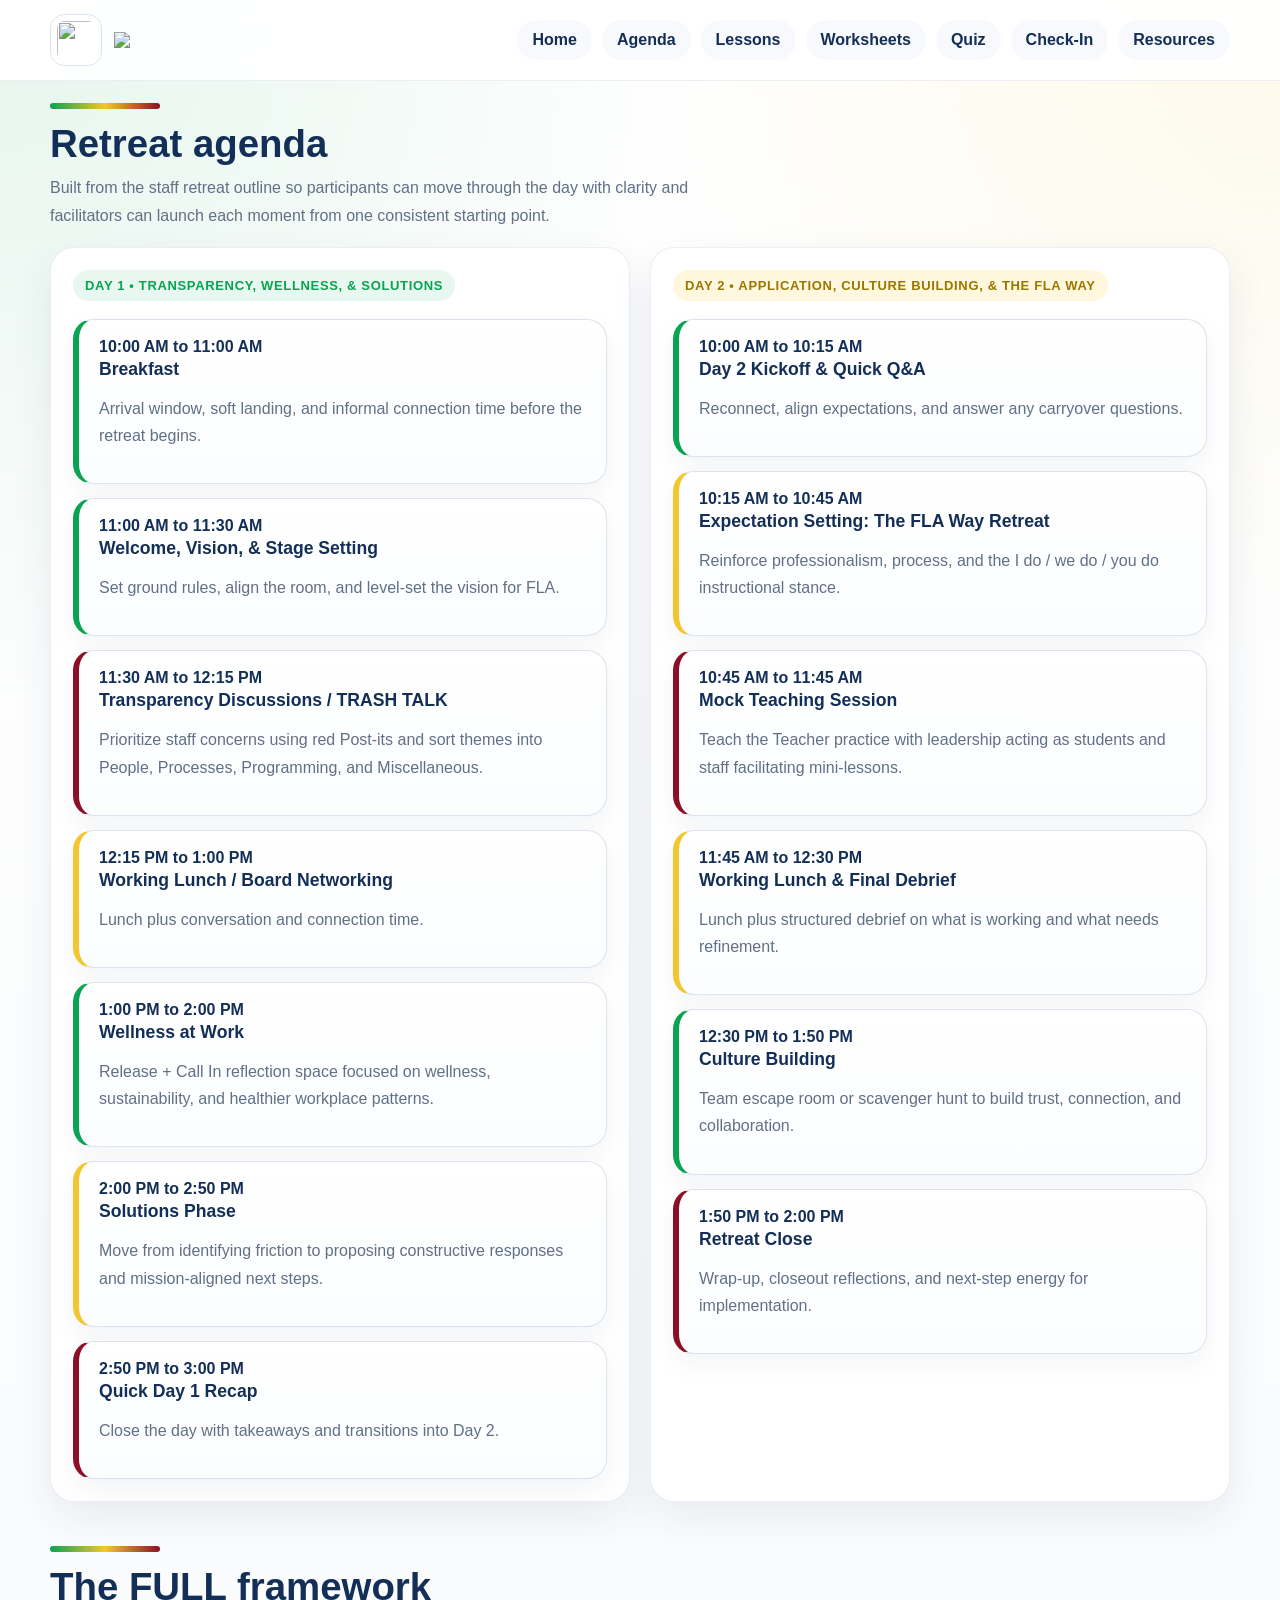
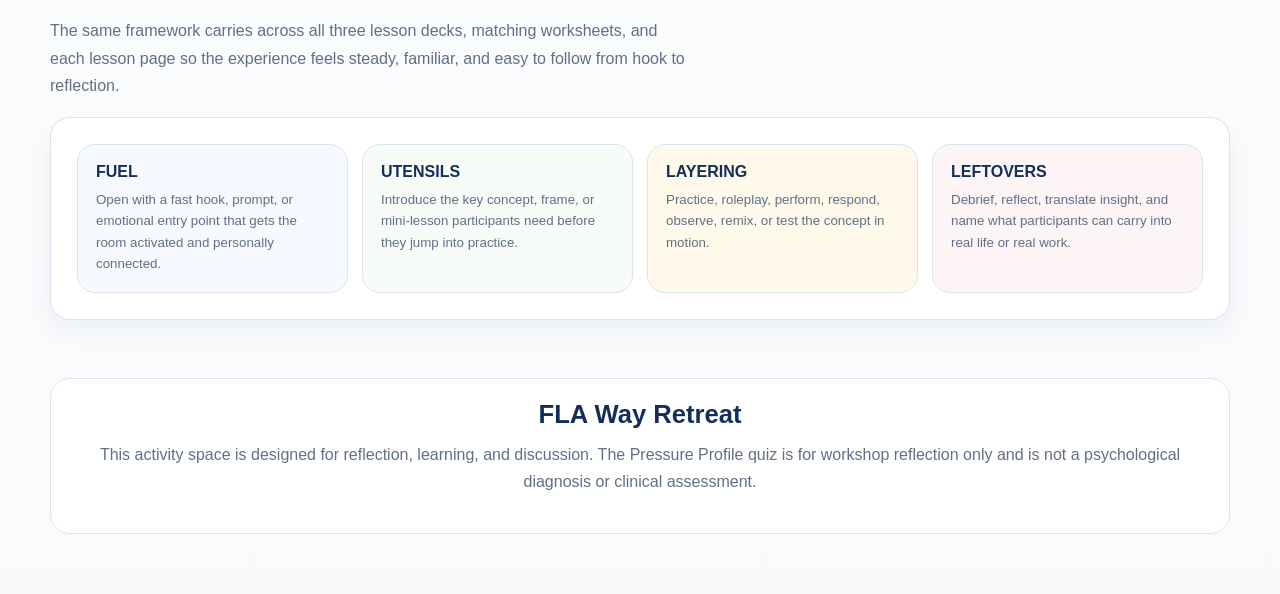
==== commit 27b15bf9: "Update agenda.html" ====
--- a/agenda.html
+++ b/agenda.html
@@ -10,8 +10,8 @@
   <header class="topbar">
     <div class="container nav">
       <div class="brand">
-        <img class="brand-mark" src="images/bookmark.png" ... /> alt="Free Lunch Academy book mark logo" />
-        <img class="brand-wordmark" src="images/wordmark.png" ... /> alt="Free Lunch Academy wordmark" />
+        <img class="brand-mark" src="images/bookmark.png" ... /> 
+        <img class="brand-wordmark" src="images/wordmark.png" ... />
       </div>
       <nav class="nav-links">
         <a href="index.html">Home</a>
